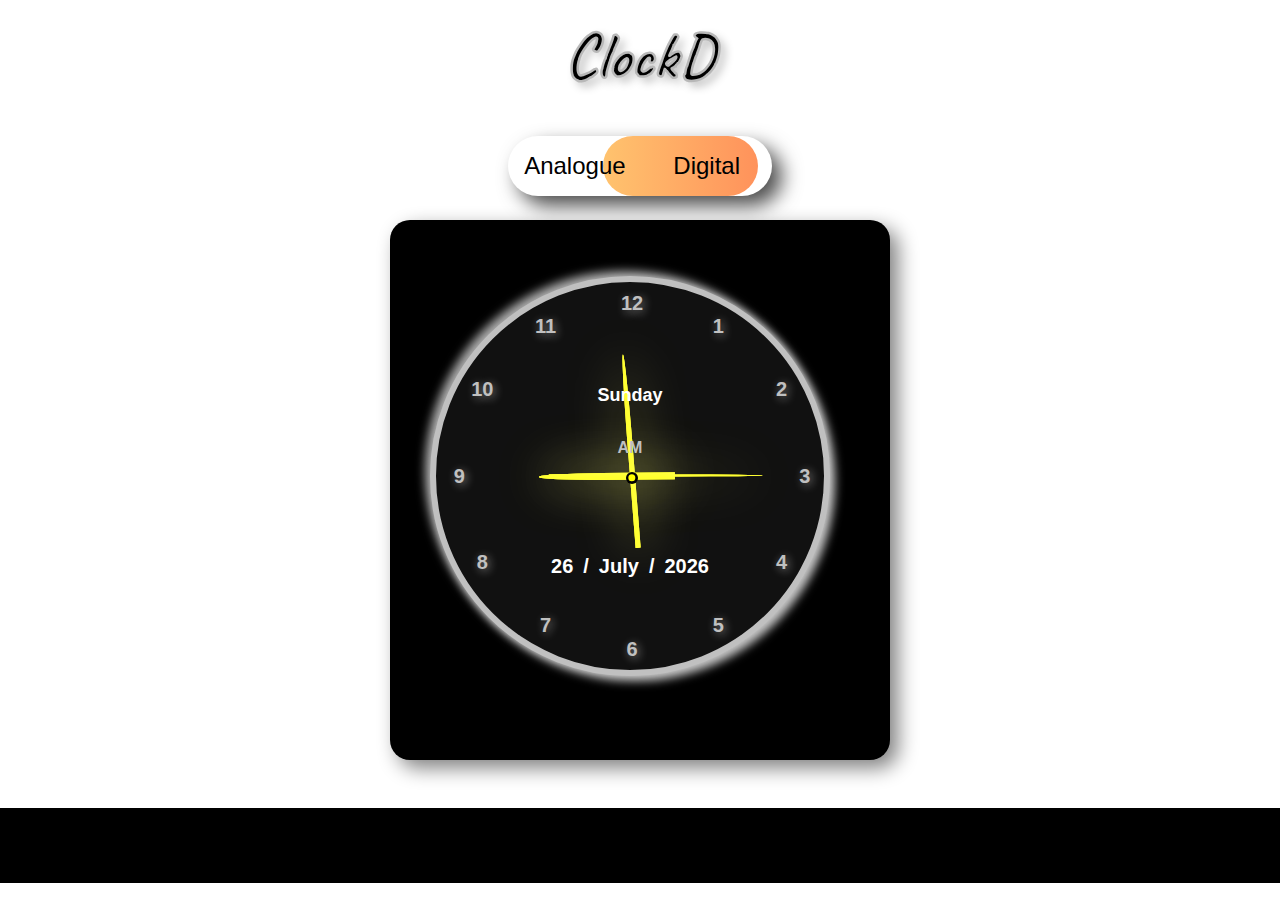
==== views/clock.html @ 21048587 "Project Restructured and Completed Laptop Mode of Three Apps" ====
<!DOCTYPE html>
<html lang="en">
    <head>
        <meta charset="UTF-8" />
        <meta name="viewport" content="width=device-width, initial-scale=1.0" />
        <link rel="preconnect" href="https://fonts.googleapis.com" />
        <link rel="preconnect" href="https://fonts.gstatic.com" crossorigin />

        <link
            href="https://fonts.googleapis.com/css2?family=Orbitron:wght@400..900&display=swap"
            rel="stylesheet"
        />
        <link rel="stylesheet" href="../public/stylesheets/common.css" />
        <link rel="stylesheet" href="../public/stylesheets/clock/style.css" />
        <link rel="stylesheet" href="../public/stylesheets/clock/analogue.css" />
        <link rel="stylesheet" href="../public/stylesheets/clock/digital.css" />

        <title>ClockD</title>
    </head>
    <body>
        <header class="head">
            <h1>ClockD</h1>
        </header>
        <main>
            <section class="clock-navbar">
                <div class="slider"></div>
                <div class="clock-nav">
                    <button class="btn analogue-btn" id="analogue-btn">Analogue</button>
                    <button class="btn digital-btn" id="digital-btn">Digital</button>
                </div>
            </section>
            <section class="clocks">
                <div class="clock-block">
                    <section class="clock" id="analogue">
                        <!-- ANALOGUE CLOCK -->
                        <div class="analgoue-clock-box">
                            <div class="analgoue-clock">
                                <div id="clock-border">
                                    <div class="hand" id="seconds"></div>
                                    <div class="hand" id="minutes"></div>
                                    <div class="hand" id="hours"></div>
                                    <div class="dot"></div>
                                    <div class="numbers">
                                        <div class="number">
                                            <p>12</p>
                                        </div>
                                        <div class="number">
                                            <p>1</p>
                                        </div>
                                        <div class="number">
                                            <p>2</p>
                                        </div>
                                        <div class="number">
                                            <p>3</p>
                                        </div>
                                        <div class="number">
                                            <p>4</p>
                                        </div>
                                        <div class="number">
                                            <p>5</p>
                                        </div>
                                        <div class="number">
                                            <p>6</p>
                                        </div>
                                        <div class="number">
                                            <p>7</p>
                                        </div>
                                        <div class="number">
                                            <p>8</p>
                                        </div>
                                        <div class="number">
                                            <p>9</p>
                                        </div>
                                        <div class="number">
                                            <p>10</p>
                                        </div>
                                        <div class="number">
                                            <p>11</p>
                                        </div>
                                        <div class="period-analogue"></div>
                                        <div class="date-analogue">
                                            <div class="date-dd"></div>
                                            <div>/</div>
                                            <div class="date-mm"></div>
                                            <div>/</div>
                                            <div class="date-yy"></div>
                                        </div>
                                        <div class="day-analogue"></div>
                                    </div>
                                </div>
                            </div>
                        </div>
                    </section>
                    <section class="clock" id="digital">
                        <!-- DIGITAL CLOCK -->
                        <div class="dig-clock-box">
                            <div class="time-info">
                                <div class="time-period"></div>
                                <div class="time">
                                    <div class="time-hh"></div>
                                    <div class="sep">:</div>
                                    <div class="time-mm"></div>
                                    <div class="sep">:</div>
                                    <div class="time-ss"></div>
                                </div>
                                <div class="info">
                                    <div class="info-child">Hours</div>
                                    <div class="info-child">Minutes</div>
                                    <div class="info-child">Seconds</div>
                                </div>
                            </div>
                            <div class="date-info">
                                <div class="date-digital">
                                    <div class="date-dd"></div>
                                    <div class="sep">/</div>
                                    <div class="date-mm"></div>
                                    <div class="sep">/</div>
                                    <div class="date-yy"></div>
                                </div>
                                <div class="info">
                                    <div class="info-child">Date</div>
                                    <div class="info-child">Month</div>
                                    <div class="info-child">Year</div>
                                </div>
                            </div>
                            <div class="day-info">
                                <div class="day-digital"></div>
                            </div>
                        </div>
                    </section>
                </div>
            </section>
        </main>
        <footer>
            <div class="credit">Crafted by KD</div>
        </footer>
    </body>
    <script src="../javascripts/clock/script.js"></script>
    <script src="../javascripts/clock/analogue.js"></script>
    <script src="../javascripts/clock/digital.js"></script>
</html>
---- public/stylesheets/common.css ----
@import url(https://fonts.googleapis.com/css2?family=Caveat:wght@400..700&display=swap);
@import url("https://fonts.googleapis.com/css2?family=Patrick+Hand+SC&display=swap");

* {
    padding: 0;
    margin: 0;
    box-sizing: border-box;
}

html {
    font-size: 62.5%;
    font-family: "Caveat", cursive;
    /* Does NOT work on Safari */
    /* scroll-behavior: smooth; */
}

a {
    text-decoration: none;
}

button {
    all: unset;
}

h1 {
    font-size: 6.4rem;
    font-weight: 900;
    text-align: center;
    font-family: "Caveat", cursive;
    margin: 1.6rem;
    -webkit-text-stroke: 0.25rem #b8b8b8;
    color: #000;
    text-shadow: 5px 5px 10px rgba(0, 0, 0, 0.29);
    -webkit-background-clip: text;
    background-clip: text;
    /* background-image: linear-gradient(45deg, #0055ff, #206bff, #fff); */
}

footer {
    background-color: #000;
    /* position: fixed; */
    bottom: 0;
    width: 100%;
    text-align: center;
}

.credit {
    font-size: 3.2rem;
    text-align: center;
    font-weight: 700;
    font-family: "Patrick Hand SC";
    padding: 1.6rem 0;
    color: transparent;
    -webkit-background-clip: text;
    background-clip: text;
    animation: text-gradient 5s ease-in-out infinite;
    text-shadow: 5px 5px 10px rgba(0, 0, 0, 0.326);
}

@keyframes text-gradient {
    0% {
        background-image: linear-gradient(45deg, #ff5733, #33ff57, #33ffff, #ff33f5, #ff0);
    }
    20% {
        background-image: linear-gradient(45deg, #33ff57, #33ffff, #ff33f5, #ff0, #ff5733);
    }
    40% {
        background-image: linear-gradient(45deg, #33ffff, #ff33f5, #ff0, #ff5733, #33ff57);
    }
    60% {
        background-image: linear-gradient(45deg, #ff33f5, #ff0, #ff5733, #33ff57, #33ffff);
    }
    80% {
        background-image: linear-gradient(45deg, #ff0, #ff5733, #33ff57, #33ffff #ff33f5);
    }
    100% {
        background-image: linear-gradient(45deg, #ff5733, #33ff57, #33ffff, #ff33f5, #ff0);
    }
}
---- public/stylesheets/clock/style.css ----
/* GENERAL CSS */

* {
    padding: 0;
    margin: 0;
    box-sizing: border-box;
}

html {
    font-size: 62.5%;
    font-family: "Poppins", sans-serif;
    /* Does NOT work on Safari */
    /* scroll-behavior: smooth; */
}

/* CLOCK TOGGLING and CONTAINER */

.clock-navbar {
    margin: 2.4rem auto;
    border: 0 solid #444;
    border-radius: 50rem;
    width: 20.6%;
    box-shadow: 10px 10px 20px rgba(0, 0, 0, 0.7);
}

.clock-nav {
    display: flex;
    text-align: center;
    justify-content: space-around;
    align-items: center;
}

.btn {
    width: 50%;
    padding: 1.6rem;
    font-size: 2.4rem;
    /* gap: 1.6rem; */
    border: none;
    outline: none;
    background-color: transparent;
    position: relative;
    cursor: pointer;
}

main {
    display: flex;
    flex-direction: column;
    align-items: center;
    justify-content: center;
}

.clocks {
    position: relative;
    overflow: hidden;
    background-color: white;
    box-shadow: 8px 8px 20px rgb(128, 128, 128);
    height: 54rem;
    width: 50rem;
    margin-bottom: 4.8rem;
    border-radius: 2rem;
    background-color: #000;
}

.clock-block {
    display: flex;
    position: relative;
    font-size: 2.4rem;
    padding: 5.6rem 0;
    transition: all 0.5s ease-in-out;
    left: 0;
}

.clock-block-move {
    transform: translateX(-47rem);
}

.slider {
    height: 6rem;
    width: 15.5rem;
    border-radius: 50rem;
    background-image: linear-gradient(to right, #ffc36e, #ff925b);
    position: absolute;
    top: 13.6rem;
    left: 60.3rem;
    transition: all 0.5s ease-in-out;
}

.moveslider {
    left: 76.15rem;
}

.clock {
    height: 100%;
    width: 50rem;
    /* display: flex;
    flex-direction: column;
    text-align: center;
    align-items: center;
    justify-content: center; */
    padding: 0 4rem;
    border: none;
    outline: none;
    background-color: transparent;
    position: relative;
}

/* ANALOGUE CLOCK */

/* present in the file analogue.css */

/* DIGITAL CLOCK */

/* present in the file digital.css */

/* FOOTER */

/* In the file common.css which contains the footer of the whole project */
---- public/stylesheets/clock/analogue.css ----
#analogue {
    display: flex;
    flex-direction: column;
    text-align: center;
    align-items: center;
    justify-content: center;
}

#clock-border {
    height: 40rem;
    width: 40rem;
    display: flex;
    align-items: center;
    justify-content: center;
    position: relative;
    margin: 0 auto;
    background-color: #111;
    border: 0.6rem solid #c0c0c0;
    border-radius: 50%;
    box-shadow: 5px 5px 10px #ffffffc5, -5px -5px 10px #d4d4d4ca;
}

.hand {
    position: absolute;
    left: 50%;
    height: 60%;
    width: 0.5rem;
    background-color: #ff0;
    transform: rotate(0deg) translateY(-2.4rem);
    border-top-left-radius: 50%;
    border-top-right-radius: 50%;
    /* border-radius: 50%; */
    /* border-top-left-radius: 50%;
    border-top-right-radius: 50%;
    border-bottom-right-radius: 50%; */
    box-shadow: inset 5px 5px 10px #ffff2f, inset -5px -5px 10px #ffff5d, 1px 1px 50px #fdfd75;
    transform-origin: 50% 50%;
}

#seconds {
    width: 0.25rem;
    margin-left: -0.05rem;
    height: 55%;
}

#minutes {
    width: 0.5rem;
    height: 50%;
}

#hours {
    height: 35%;
    width: 0.75rem;
    margin-left: -0.25rem;
}

.dot {
    height: 1.2rem;
    width: 1.2rem;
    position: absolute;
    top: 50%;
    left: 50%;
    margin-left: -0.4rem;
    margin-top: -0.4rem;
    border-radius: 50%;
    background-color: #000;
}

.dot::before {
    content: "";
    display: block;
    width: 60%;
    height: 60%;
    background-color: #ff0;
    position: absolute;
    top: 60%;
    left: 60%;
    transform: translate(-65%, -65%);
    border-radius: 50%;
}

.numbers {
    width: 95%;
    height: 95%;
    color: #c0c0c0;
    font-weight: 700;
    font-size: 2rem;
    position: relative;
    /* z-index: -1; */
}

.number {
    height: 100%;
    position: absolute;
    left: 50%;
    top: 0;
    width: 2.4rem;
    margin-left: -1rem;
    text-shadow: 2px 2px 10px #ffffff7c;
    text-align: center;
}

.period-analogue {
    /* font-size: 1.6rem; */
    color: #c0c0c0;
    position: relative;
    top: 40%;
    font-size: 1.6rem;
}

.date-analogue {
    gap: 1rem;
    display: flex;
    color: #fff;
    position: relative;
    font-size: 2rem;
    top: 60%;
    align-items: center;
    justify-content: center;
    margin: 2.4rem;
}

.day-analogue {
    color: #fff;
    position: relative;
    font-size: 1.8rem;
    padding: 0.4rem;
    text-align: center;
    z-index: 100;
}
---- public/stylesheets/clock/digital.css ----
.dig-clock-box {
    margin: 1rem 0.8rem;
    padding: 2rem 0;
    color: #17d4fe;
    font-size: 3rem;
    display: flex;
    flex-direction: column;
    align-items: center;
    justify-content: center;
    text-align: center;
}

.info {
    display: flex;
    align-items: center;
    justify-content: space-evenly;
    font-size: 1.6rem;
    margin: 2.4rem;
    margin-top: 0;
    gap: 5.6rem;
    padding-bottom: 1.6rem;
    color: #cacaca;
    opacity: 0.8;
}

.date-digital,
.time {
    /* border: 0.6rem solid #f00;
    border-radius: 2rem; */
    display: flex;
    gap: 1.2rem;
    align-items: center;
    justify-content: flex-end;
    margin: 2.4rem;
    margin-bottom: 0;
    padding: 1.6rem;
    font-family: "Orbitron", system-ui, -apple-system, BlinkMacSystemFont, "Segoe UI", Roboto,
        Oxygen, Ubuntu, Cantarell, "Open Sans", "Helvetica Neue", sans-serif;
    font-style: italic;
    font-weight: 800;
}

.sep {
    /* box-shadow: none; */
    opacity: 0.8;
}

.time {
    margin-top: 0;
    font-size: 3.6rem;
    gap: 2.4rem;
}

.time-period {
    padding-top: 1.6rem;
    text-align: right;
    font-size: 2rem;
}

.day-digital {
    padding-bottom: 2.4rem;
    text-align: center;
    font-family: "Orbitron", system-ui, -apple-system, BlinkMacSystemFont, "Segoe UI", Roboto,
        Oxygen, Ubuntu, Cantarell, "Open Sans", "Helvetica Neue", sans-serif;
    font-style: italic;
    font-weight: 800;
    font-size: 3.2rem;
}
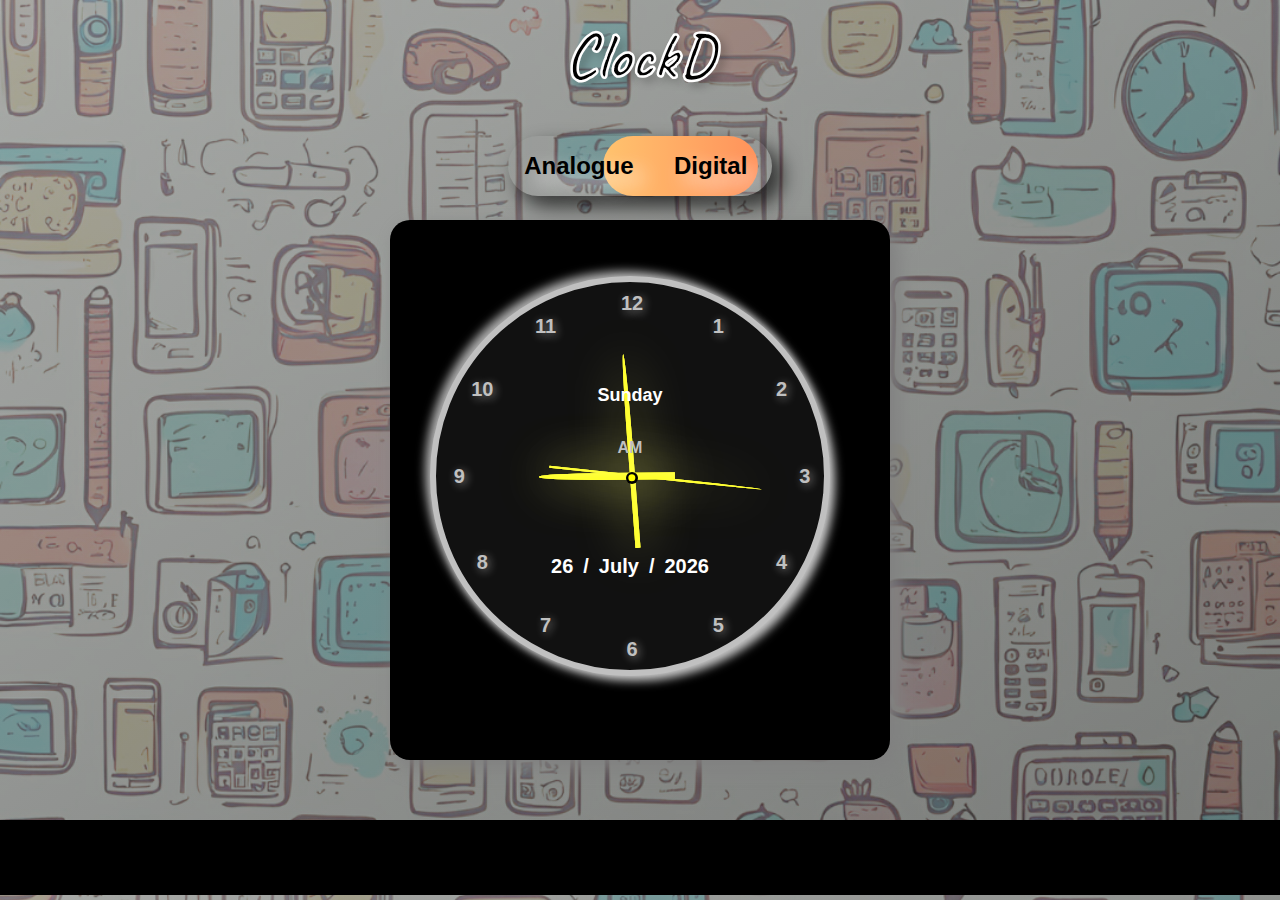
==== commit bda010c7: "UI Updations" ====
--- a/views/clock.html
+++ b/views/clock.html
@@ -14,6 +14,8 @@
         <link rel="stylesheet" href="../public/stylesheets/clock/style.css" />
         <link rel="stylesheet" href="../public/stylesheets/clock/analogue.css" />
         <link rel="stylesheet" href="../public/stylesheets/clock/digital.css" />
+
+        <link rel="icon" href="../public/images/clock-app-favicon.jpg" type="image/jpeg" />
 
         <title>ClockD</title>
     </head>
--- a/public/stylesheets/common.css
+++ b/public/stylesheets/common.css
@@ -14,6 +14,17 @@
     /* scroll-behavior: smooth; */
 }
 
+body {
+    background-image: linear-gradient(
+            to right bottom,
+            rgba(255, 255, 255, 0.35),
+            rgba(115, 115, 115, 0.35)
+        ),
+        url(../images/bg4b.png);
+    /* background-repeat: repeat; */
+    background-size: cover;
+}
+
 a {
     text-decoration: none;
 }
@@ -27,8 +38,9 @@
     font-weight: 900;
     text-align: center;
     font-family: "Caveat", cursive;
+    /* font-family: "Patrick Hand SC", cursive; */
     margin: 1.6rem;
-    -webkit-text-stroke: 0.25rem #b8b8b8;
+    -webkit-text-stroke: 0.25rem #fff;
     color: #000;
     text-shadow: 5px 5px 10px rgba(0, 0, 0, 0.29);
     -webkit-background-clip: text;
@@ -39,6 +51,7 @@
 footer {
     background-color: #000;
     /* position: fixed; */
+    margin-top: 1.2rem;
     bottom: 0;
     width: 100%;
     text-align: center;
--- a/public/stylesheets/clock/style.css
+++ b/public/stylesheets/clock/style.css
@@ -34,10 +34,13 @@
     width: 50%;
     padding: 1.6rem;
     font-size: 2.4rem;
+    font-weight: 600;
     /* gap: 1.6rem; */
     border: none;
     outline: none;
     background-color: transparent;
+    color: #000;
+    text-shadow: 10px 10px 20px rgba(255, 255, 255, 0.9);
     position: relative;
     cursor: pointer;
 }
